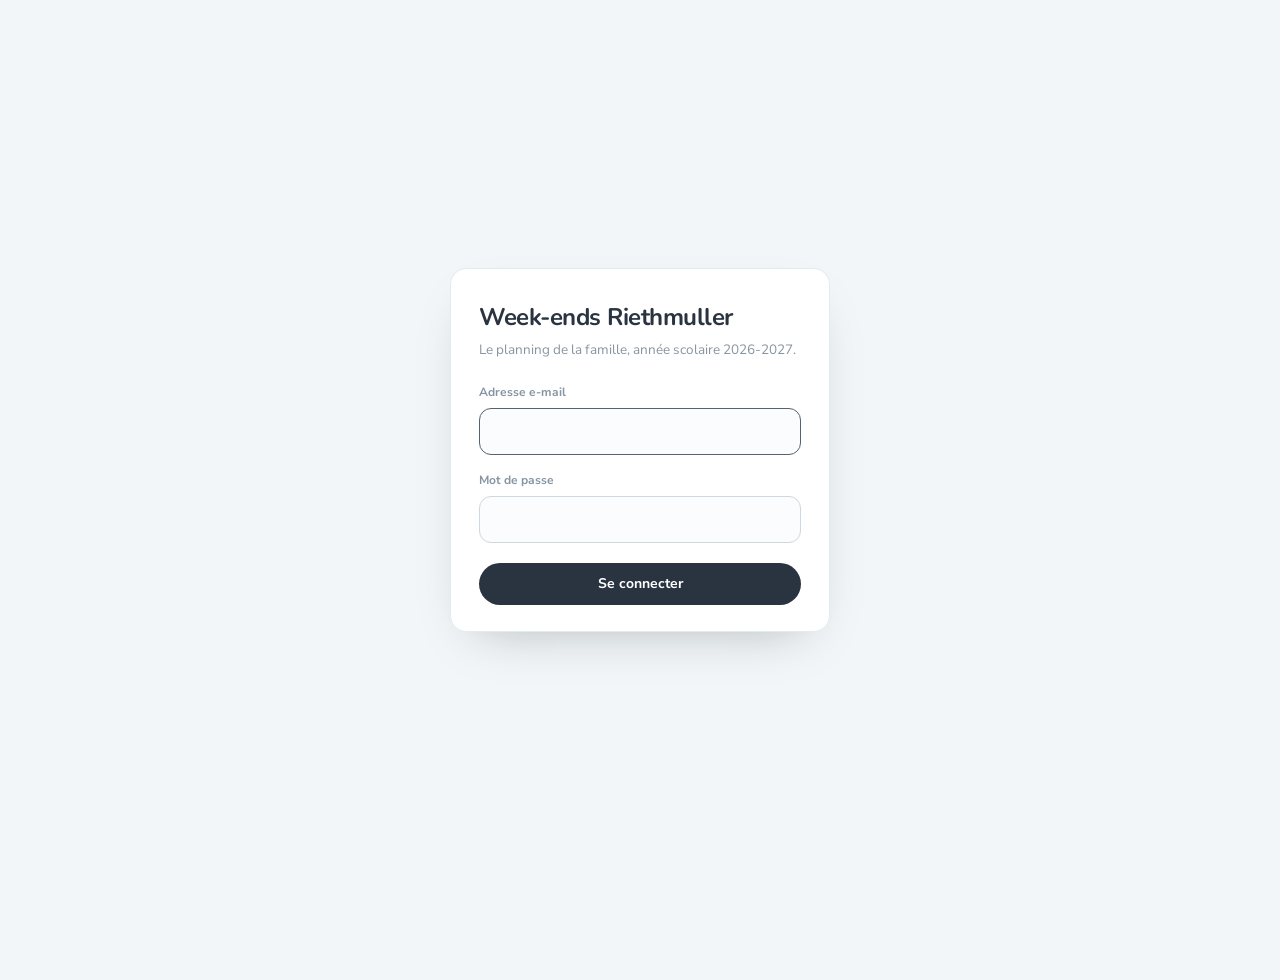
==== index.html @ 2fc58f4a "Add files via upload" ====
<!doctype html>
<html lang="fr">
<head>
<meta charset="utf-8">
<meta name="viewport" content="width=device-width, initial-scale=1, viewport-fit=cover">
<title>Week-ends Riethmuller</title>
<meta name="description" content="Le planning des week-ends de la famille Riethmuller, année scolaire 2026-2027.">

<link rel="manifest" href="manifest.webmanifest">
<meta name="theme-color" content="#F2F6F8" media="(prefers-color-scheme: light)">
<meta name="theme-color" content="#141A20" media="(prefers-color-scheme: dark)">
<link rel="icon" href="icones/icone-192.png" sizes="192x192">
<link rel="apple-touch-icon" href="icones/icone-180.png">
<meta name="apple-mobile-web-app-capable" content="yes">
<meta name="apple-mobile-web-app-status-bar-style" content="default">
<meta name="apple-mobile-web-app-title" content="Week-ends">

<link rel="preconnect" href="https://fonts.googleapis.com">
<link rel="preconnect" href="https://fonts.gstatic.com" crossorigin>
<link rel="stylesheet" href="https://fonts.googleapis.com/css2?family=Nunito:wght@600;700;800&family=Nunito+Sans:wght@400;600;700&display=swap">
<link rel="stylesheet" href="styles.css">
</head>
<body>
<div id="racine"><p class="vide">Chargement…</p></div>

<script src="vendor/supabase.js"></script>
<script src="config.js"></script>
<script src="xlsxgen.js"></script>
<script src="app.js"></script>
</body>
</html>
---- styles.css ----
*, *::before, *::after { box-sizing: border-box; }
html { -webkit-text-size-adjust: 100%; }
body, h1, h2, h3, p, ul, ol, li, figure, button, input, select, textarea {
  margin: 0; padding: 0; border: 0; font: inherit; color: inherit; background: none;
}
ul, ol { list-style: none; }
button { cursor: pointer; }

:root {
  --ground:#F2F6F8; --surface:#FFFFFF; --surface-2:#FAFCFD; --surface-3:#EDF3F6;
  --ink:#2A3440; --ink-2:#55626F; --muted:#8795A1;
  --line:#E3EBEF; --line-strong:#CCD9E0; --faded:#F0F4F6;
  --vac:#E7F4F2; --vac-line:#B8DED8; --vac-ink:#2E6F67;
  --ferie-line:#EDCCA9; --ferie-ink:#B0722C; --ferie-bg:#FBEEE0;
  --reserve:#F1EDFA; --reserve-line:#C2B4E5; --reserve-ink:#6A57A6;
  --gael:#3F7CB0; --ingrid:#C25E8A; --thomas:#4E9E6E; --famille:#D08A2E;
  --gael-bg:#E9F2F9; --ingrid-bg:#FBEBF1; --thomas-bg:#E7F5EC; --famille-bg:#FCF1E0;
  --r: 16px; --r-s: 10px;
}
@media (prefers-color-scheme: dark) {
  :root:not([data-theme="light"]) {
    --ground:#141A20; --surface:#1C242C; --surface-2:#202932; --surface-3:#26313B;
    --ink:#E6EDF2; --ink-2:#B2C0CB; --muted:#8997A3;
    --line:#2C3742; --line-strong:#3D4A57; --faded:#182028;
    --vac:#1A2E2C; --vac-line:#2F5551; --vac-ink:#8FCFC5;
    --ferie-line:#5A452C; --ferie-ink:#E0B786; --ferie-bg:#2E2517;
    --reserve:#252142; --reserve-line:#463D74; --reserve-ink:#BCACEC;
    --gael:#7EB2DE; --ingrid:#EC91B5; --thomas:#79C695; --famille:#E7AC5C;
    --gael-bg:#1B2C3A; --ingrid-bg:#33212A; --thomas-bg:#1A2E24; --famille-bg:#332714;
  }
}
:root[data-theme="dark"] {
  --ground:#141A20; --surface:#1C242C; --surface-2:#202932; --surface-3:#26313B;
  --ink:#E6EDF2; --ink-2:#B2C0CB; --muted:#8997A3;
  --line:#2C3742; --line-strong:#3D4A57; --faded:#182028;
  --vac:#1A2E2C; --vac-line:#2F5551; --vac-ink:#8FCFC5;
  --ferie-line:#5A452C; --ferie-ink:#E0B786; --ferie-bg:#2E2517;
  --reserve:#252142; --reserve-line:#463D74; --reserve-ink:#BCACEC;
  --gael:#7EB2DE; --ingrid:#EC91B5; --thomas:#79C695; --famille:#E7AC5C;
  --gael-bg:#1B2C3A; --ingrid-bg:#33212A; --thomas-bg:#1A2E24; --famille-bg:#332714;
}

body {
  background: var(--ground); color: var(--ink);
  font-family: "Nunito Sans", system-ui, -apple-system, "Segoe UI", sans-serif;
  font-size: 15px; line-height: 1.55; font-variant-numeric: tabular-nums;
  padding-bottom: 80px;
}
h1, h2, h3 { font-family: "Nunito", "Nunito Sans", system-ui, sans-serif; }

/* ------------------------------------------------------------ barre haute */
.barre {
  position: sticky; top: 0; z-index: 40;
  background: color-mix(in srgb, var(--ground) 88%, transparent);
  backdrop-filter: blur(10px); border-bottom: 1px solid var(--line);
}
.barre-in {
  max-width: 1320px; margin: 0 auto; padding: 12px 20px;
  display: flex; flex-wrap: wrap; align-items: center; gap: 10px 14px;
}
.marque { display: flex; flex-direction: column; margin-right: auto; }
.marque b { font-family: "Nunito", sans-serif; font-weight: 700; font-size: 19px; letter-spacing: -.015em; }
.marque span { font-size: 12px; color: var(--muted); }

.onglets { display: flex; gap: 3px; background: var(--surface-3); padding: 3px; border-radius: 999px; }
.onglets button {
  font-size: 13.5px; font-weight: 600; padding: 6px 16px; border-radius: 999px;
  color: var(--ink-2); transition: background .15s, color .15s;
}
.onglets button[aria-selected="true"] { background: var(--surface); color: var(--ink); box-shadow: 0 1px 3px rgba(0,0,0,.07); }
.onglets button:hover:not([aria-selected="true"]) { color: var(--ink); }

.champ-recherche { position: relative; display: flex; align-items: center; }
.champ-recherche input {
  background: var(--surface); border: 1px solid var(--line-strong);
  border-radius: 999px; padding: 7px 14px 7px 34px; font-size: 13.5px; width: 180px; color: var(--ink);
}
.champ-recherche input::placeholder { color: var(--muted); }
.champ-recherche input:focus { outline: none; border-color: var(--ink-2); }
.champ-recherche svg { position: absolute; left: 12px; width: 14px; height: 14px; color: var(--muted); }

.groupe-histo { display: flex; gap: 3px; }
.bouton-icone {
  width: 32px; height: 32px; border-radius: 999px; border: 1px solid var(--line-strong);
  color: var(--ink-2); font-size: 16px; line-height: 1; display: grid; place-items: center;
}
.bouton-icone:hover:not([disabled]) { background: var(--surface); border-color: var(--ink-2); color: var(--ink); }
.bouton-icone[disabled] { opacity: .3; cursor: default; }

.bouton-barre {
  font-size: 13.5px; font-weight: 600; padding: 7px 14px; border-radius: 999px;
  border: 1px solid var(--line-strong); color: var(--ink-2);
}
.bouton-barre:hover { background: var(--surface); border-color: var(--ink-2); color: var(--ink); }
.bouton-barre[disabled] { opacity: .5; cursor: default; }

.qui-suis-je { display: flex; align-items: center; gap: 7px; font-size: 13px; color: var(--muted); }
.qui-suis-je select {
  background: var(--surface); border: 1px solid var(--line-strong);
  border-radius: 999px; padding: 6px 11px; font-size: 13px; color: var(--ink); font-weight: 600;
}

.etat-sauvegarde { font-size: 12px; color: var(--muted); margin-left: auto; text-align: right; }

/* --------------------------------------------------------------- contenu */
.page { max-width: 1320px; margin: 0 auto; padding: 22px 20px 0; }

.bandeau-mois {
  display: flex; align-items: baseline; gap: 14px; flex-wrap: wrap; margin: 34px 0 14px;
}
.bandeau-mois:first-child { margin-top: 6px; }
.bandeau-mois h2 {
  font-family: "Nunito", sans-serif; font-weight: 700; font-size: 21px; letter-spacing: -.015em;
}
.bandeau-mois .reserve-mois { font-size: 13px; color: var(--reserve-ink); margin-left: auto; }
.bandeau-mois .reserve-mois b { font-weight: 700; }
.bandeau-mois .reserve-mois.manquant { color: var(--muted); }

/* ------------------------------------------------------ carte de week-end */
.we {
  background: var(--surface); border: 1px solid var(--line); border-radius: var(--r);
  margin-bottom: 12px; overflow: hidden;
}
.we.vacances { border-color: var(--vac-line); }
.we.libre { background: var(--surface-2); }
.we.reserve { border-color: var(--reserve-line); background: var(--reserve); }

.we-tete {
  display: flex; align-items: center; gap: 9px; flex-wrap: wrap; padding: 11px 16px 10px;
}
.we-dates { font-family: "Nunito", sans-serif; font-weight: 700; font-size: 16px; letter-spacing: -.01em; }
.we.reserve .we-dates { color: var(--reserve-ink); }
.we-actions { margin-left: auto; display: flex; gap: 6px; align-items: center; }

.puce {
  font-size: 11.5px; font-weight: 700; padding: 3px 10px; border-radius: 999px;
  border: 1px solid transparent; white-space: nowrap;
}
.puce.vac { background: var(--vac); color: var(--vac-ink); }
.puce.long { border-color: var(--ferie-line); color: var(--ferie-ink); }
.puce.libre { color: var(--muted); border-color: var(--line-strong); font-weight: 600; }
.puce.scout { background: var(--thomas-bg); color: var(--thomas); }
.puce.reserve { background: var(--reserve-ink); color: #fff; }

.bouton-reserver {
  font-size: 12px; font-weight: 700; padding: 4px 12px; border-radius: 999px;
  border: 1px solid var(--line-strong); color: var(--muted);
}
.bouton-reserver:hover { border-color: var(--reserve-ink); color: var(--reserve-ink); background: var(--reserve); }
.we.reserve .bouton-reserver { border-color: var(--reserve-line); color: var(--reserve-ink); }

.we-note { font-size: 12.5px; color: var(--muted); padding: 0 16px 4px; }

.jours { display: grid; grid-template-columns: repeat(5, 1fr); gap: 10px; padding: 0 12px 12px; }
.jour {
  background: var(--surface-2); border: 1px solid var(--line); border-radius: var(--r-s);
  padding: 9px 11px 11px; min-height: 96px; display: flex; flex-direction: column; gap: 7px;
}
.we.vacances .jour { background: color-mix(in srgb, var(--vac) 45%, var(--surface)); border-color: var(--vac-line); }
.we.reserve .jour { background: color-mix(in srgb, var(--surface) 72%, var(--reserve)); border-color: var(--reserve-line); }
.jour.ferme {
  background: transparent; border-style: dashed; border-color: var(--line);
  min-height: 0; align-self: start; padding: 7px 11px; gap: 0;
}
.jour-tete { display: flex; align-items: baseline; gap: 7px; flex-wrap: wrap; }
.jour-date { font-size: 12.5px; font-weight: 700; color: var(--ink-2); }
.jour.ferme .jour-date { color: var(--muted); font-weight: 400; }
.jour-ferie {
  font-size: 11px; font-weight: 700; padding: 1px 8px; border-radius: 999px;
  color: var(--ferie-ink); border: 1px solid var(--ferie-line);
}

.acts { display: flex; flex-direction: column; gap: 5px; }
.act {
  position: relative; display: flex; align-items: flex-start; gap: 7px; text-align: left; width: 100%;
  font-size: 13px; line-height: 1.4; padding: 6px 42px 6px 10px; border-radius: 9px;
  border: 1px solid transparent; transition: box-shadow .12s, opacity .12s; cursor: pointer;
}
.act:hover { box-shadow: 0 0 0 2px currentColor inset; }
.act .texte { user-select: text; }
.act.en-glissement { opacity: .35; }

.act-actions {
  position: absolute; right: 5px; top: 4px; display: flex; gap: 1px;
  opacity: 0; transition: opacity .12s;
}
.act:hover .act-actions, .act:focus-within .act-actions, .act:focus-visible .act-actions { opacity: 1; }
.act-actions button {
  width: 21px; height: 21px; border-radius: 999px; display: grid; place-items: center;
  font-size: 13px; line-height: 1; color: currentColor; opacity: .6;
}
.act-actions button[data-supprimer] { font-size: 17px; }
.act-actions button:hover { opacity: 1; background: color-mix(in srgb, currentColor 18%, transparent); }
@media (hover: none) { .act-actions { opacity: .75; } }
.act .qui { font-weight: 800; font-size: 11px; letter-spacing: .04em; flex: none; padding-top: 1px; opacity: .8; }
.act.gael { background: var(--gael-bg); color: var(--gael); }
.act.ingrid { background: var(--ingrid-bg); color: var(--ingrid); }
.act.thomas { background: var(--thomas-bg); color: var(--thomas); }
.act.famille { background: var(--famille-bg); color: var(--famille); }
.act.a_confirmer { border-style: dashed; border-color: currentColor; font-style: italic; }
.act .verrou { flex: none; opacity: .5; font-size: 10px; padding-top: 2px; }

.jour-pied { display: flex; flex-wrap: wrap; gap: 5px; align-items: center; }
.ajouter {
  align-self: flex-start; font-size: 12.5px; font-weight: 700; color: var(--muted);
  padding: 3px 9px; border-radius: 999px;
}
.ajouter:hover { color: var(--ink); background: var(--surface-3); }
.jour:not(:hover) .ajouter:not(:focus-visible) { opacity: .5; }

.coller {
  font-size: 12px; font-weight: 700; padding: 3px 10px; border-radius: 999px;
  color: var(--ink-2); border: 1px dashed var(--line-strong); background: var(--surface);
  max-width: 100%; overflow: hidden; text-overflow: ellipsis; white-space: nowrap;
}
.coller:hover { border-style: solid; border-color: var(--ink-2); color: var(--ink); opacity: 1; }
.mini-coller { font-size: 10px; padding: 1px 7px; align-self: flex-start; }
.jour:not(:hover) .coller:not(:focus-visible),
.case-mois:not(:hover) .coller:not(:focus-visible) { opacity: .4; }

.jour.survol, .case-mois.survol {
  outline: 2px dashed var(--ink-2); outline-offset: -3px; background: var(--surface-3);
}

/* ------------------------------------------------------------- vue au mois */
.mois-nav { display: flex; align-items: center; gap: 10px; margin-bottom: 16px; }
.mois-nav h2 { font-size: 23px; font-weight: 700; letter-spacing: -.015em; min-width: 200px; }
.mois-nav button {
  width: 34px; height: 34px; border-radius: 999px; border: 1px solid var(--line-strong);
  color: var(--ink-2); font-size: 15px; display: grid; place-items: center; background: var(--surface);
}
.mois-nav button:hover:not([disabled]) { border-color: var(--ink-2); color: var(--ink); }
.mois-nav button[disabled] { opacity: .35; cursor: default; }

.grille-mois {
  display: grid; grid-template-columns: repeat(7, minmax(0, 1fr)); gap: 6px;
}
.grille-mois .entete {
  padding: 0 8px 4px; font-size: 11.5px; font-weight: 700; letter-spacing: .04em;
  color: var(--muted); text-align: center;
}
.case-mois {
  min-width: 0; background: var(--surface); border: 1px solid var(--line); border-radius: var(--r-s);
  min-height: 104px; padding: 7px 8px; display: flex; flex-direction: column; gap: 4px;
}
.case-mois.hors { background: transparent; border-color: transparent; opacity: .35; }
.case-mois.semaine { background: var(--faded); border-color: transparent; }
.case-mois.vacances { background: var(--vac); border-color: var(--vac-line); }
.case-mois.semaine.vacances { background: color-mix(in srgb, var(--vac) 50%, var(--faded)); }
.case-mois.reserve { border-color: var(--reserve-line); background: var(--reserve); }
.case-mois .num { font-size: 13px; font-weight: 700; color: var(--ink-2); display: flex; align-items: center; gap: 5px; }
.case-mois.semaine .num, .case-mois.hors .num { color: var(--muted); font-weight: 400; }
.case-mois .aujourdhui {
  background: var(--ink); color: var(--surface); border-radius: 999px;
  width: 23px; height: 23px; display: grid; place-items: center; font-size: 12px;
}
.case-mois .mini {
  font-size: 11.5px; line-height: 1.35; padding: 3px 7px; border-radius: 7px; text-align: left;
  display: block; width: 100%; overflow: hidden; text-overflow: ellipsis; white-space: nowrap;
  font-weight: 600; cursor: pointer; transition: opacity .12s;
}
.case-mois .mini.en-glissement { opacity: .35; }
.case-mois .mini.gael { background: var(--gael-bg); color: var(--gael); }
.case-mois .mini.ingrid { background: var(--ingrid-bg); color: var(--ingrid); }
.case-mois .mini.thomas { background: var(--thomas-bg); color: var(--thomas); }
.case-mois .mini.famille { background: var(--famille-bg); color: var(--famille); }
.case-mois .mini.a_confirmer { border: 1px dashed currentColor; font-style: italic; }
.case-mois .marque-ferie { font-size: 10px; font-weight: 700; color: var(--ferie-ink); }
.case-mois .etoile { color: var(--reserve-ink); font-size: 12px; }
.case-mois:not(:hover) .ajouter:not(:focus-visible) { opacity: .3; }

/* ----------------------------------------------------------------- modale */
.voile {
  position: fixed; inset: 0; background: rgba(24,34,44,.42); backdrop-filter: blur(3px);
  display: grid; place-items: center; padding: 16px; z-index: 60;
}
.modale {
  background: var(--surface); border-radius: 20px; border: 1px solid var(--line);
  width: min(460px, 100%); box-shadow: 0 24px 60px -20px rgba(20,30,40,.35); overflow: hidden;
}
.modale header { padding: 18px 20px 12px; }
.modale header h3 { font-size: 18px; font-weight: 700; letter-spacing: -.01em; }
.modale header p { font-size: 13px; color: var(--muted); margin-top: 3px; }
.modale header .alerte-reserve { color: var(--reserve-ink); font-weight: 700; }
.modale .corps { padding: 4px 20px 18px; display: flex; flex-direction: column; gap: 16px; }
.modale label { font-size: 12px; font-weight: 700; color: var(--muted); display: block; margin-bottom: 7px; }
.pastilles { display: flex; gap: 7px; flex-wrap: wrap; }
.pastille {
  font-size: 13.5px; font-weight: 700; padding: 8px 16px; border-radius: 999px;
  border: 1.5px solid var(--line-strong); color: var(--ink-2);
}
.pastille[aria-pressed="true"].gael { background: var(--gael-bg); border-color: var(--gael); color: var(--gael); }
.pastille[aria-pressed="true"].ingrid { background: var(--ingrid-bg); border-color: var(--ingrid); color: var(--ingrid); }
.pastille[aria-pressed="true"].thomas { background: var(--thomas-bg); border-color: var(--thomas); color: var(--thomas); }
.pastille[aria-pressed="true"].famille { background: var(--famille-bg); border-color: var(--famille); color: var(--famille); }
.modale textarea, .modale input[type="text"] {
  width: 100%; background: var(--surface-2); border: 1.5px solid var(--line-strong);
  border-radius: 12px; padding: 10px 12px; font-size: 14.5px; resize: vertical; min-height: 78px; color: var(--ink);
}
.modale textarea:focus, .modale input:focus { outline: none; border-color: var(--ink-2); }
.interrupteur { display: flex; align-items: center; gap: 9px; font-size: 14px; color: var(--ink-2); font-weight: 600; }
.interrupteur input { width: 17px; height: 17px; accent-color: var(--ink-2); }
.modale footer { padding: 14px 20px; display: flex; gap: 8px; align-items: center; background: var(--surface-2); }
.btn { font-size: 14px; font-weight: 700; padding: 9px 18px; border-radius: 999px; border: 1.5px solid transparent; }
.btn.principal { background: var(--ink); color: var(--surface); }
.btn.principal:hover { background: var(--ink-2); }
.btn.discret { border-color: var(--line-strong); color: var(--ink-2); }
.btn.discret:hover { border-color: var(--ink-2); }
.btn.danger { color: var(--ingrid); margin-right: auto; }
.btn.danger:hover { text-decoration: underline; }

.pied { max-width: 1320px; margin: 36px auto 0; padding: 0 20px; font-size: 12.5px; color: var(--muted); }
.legende { display: flex; flex-wrap: wrap; gap: 7px 16px; margin-bottom: 12px; }
.legende span { display: inline-flex; align-items: center; gap: 6px; }
.legende i { width: 11px; height: 11px; border-radius: 999px; display: inline-block; }

.vide { text-align: center; padding: 56px 16px; color: var(--muted); font-size: 14.5px; }

:focus-visible { outline: 2px solid var(--ink-2); outline-offset: 2px; border-radius: 6px; }
@media (prefers-reduced-motion: reduce) { * { transition: none !important; animation: none !important; } }

/* --------------------------------------------------------------- mobile */
@media (max-width: 900px) {
  .bandeau-mois { gap: 4px; margin-top: 26px; }
  .bandeau-mois .reserve-mois { margin-left: 0; flex-basis: 100%; }
  .jours { grid-template-columns: 1fr; gap: 8px; }
  .jour { min-height: 0; }
  .jour.ferme { display: none; }
  .marque span { display: none; }
  .champ-recherche input { width: 132px; }
  .case-mois { min-height: 74px; padding: 5px; }
  .case-mois .mini { font-size: 10px; padding: 2px 5px; }
  .grille-mois { gap: 4px; }
  .page { padding: 16px 12px 0; }
}
@media (max-width: 620px) {
  .barre-in { padding: 10px 12px; gap: 8px; }
  .onglets button { padding: 6px 12px; font-size: 13px; }
  .marque b { font-size: 17px; }
  .qui-suis-je label { display: none; }
  .etat-sauvegarde { min-width: 0; }
  .grille-mois .entete { font-size: 10px; padding: 0 2px 3px; }
  .case-mois .mini { font-size: 9.5px; padding: 2px 4px; border-radius: 5px; }
  .case-mois .marque-ferie { font-size: 8.5px; line-height: 1.2; }
  .case-mois .num { font-size: 11.5px; }
  .mois-nav h2 { font-size: 19px; min-width: 0; }
  .pied { padding: 0 12px; }
}

/* ------------------------------------------------------ écran de connexion */
.accueil { min-height: 100dvh; display: grid; place-items: center; padding: 24px; }
.carte-connexion {
  background: var(--surface); border: 1px solid var(--line); border-radius: var(--r);
  padding: 30px 28px 26px; width: min(380px, 100%); display: flex; flex-direction: column;
  box-shadow: 0 20px 50px -28px rgba(20, 30, 40, .35);
}
.carte-connexion h1 {
  font-family: "Nunito", sans-serif; font-weight: 700; font-size: 24px;
  letter-spacing: -.02em; text-wrap: balance;
}
.carte-connexion .sous { color: var(--muted); font-size: 13.5px; margin: 4px 0 22px; }
.carte-connexion label {
  font-size: 12px; font-weight: 700; color: var(--muted); margin-bottom: 6px;
}
.carte-connexion input {
  background: var(--surface-2); border: 1.5px solid var(--line-strong); border-radius: 12px;
  padding: 11px 13px; font-size: 15px; color: var(--ink); margin-bottom: 16px;
}
.carte-connexion input:focus { outline: none; border-color: var(--ink-2); }
.carte-connexion .btn { margin-top: 4px; text-align: center; }
.carte-connexion .btn[disabled] { opacity: .6; cursor: default; }
.carte-connexion .erreur {
  font-size: 13px; color: var(--ingrid); background: var(--ingrid-bg);
  border-radius: 9px; padding: 8px 11px; margin-bottom: 14px;
}

/* --------------------------------------------------------- compte connecté */
.pied .compte { margin-top: 8px; }
.pied .compte b { color: var(--ink-2); font-weight: 700; }
.lien {
  color: var(--ink-2); font-weight: 600; text-decoration: underline;
  text-underline-offset: 2px; font-size: inherit;
}
.lien:hover { color: var(--ink); }
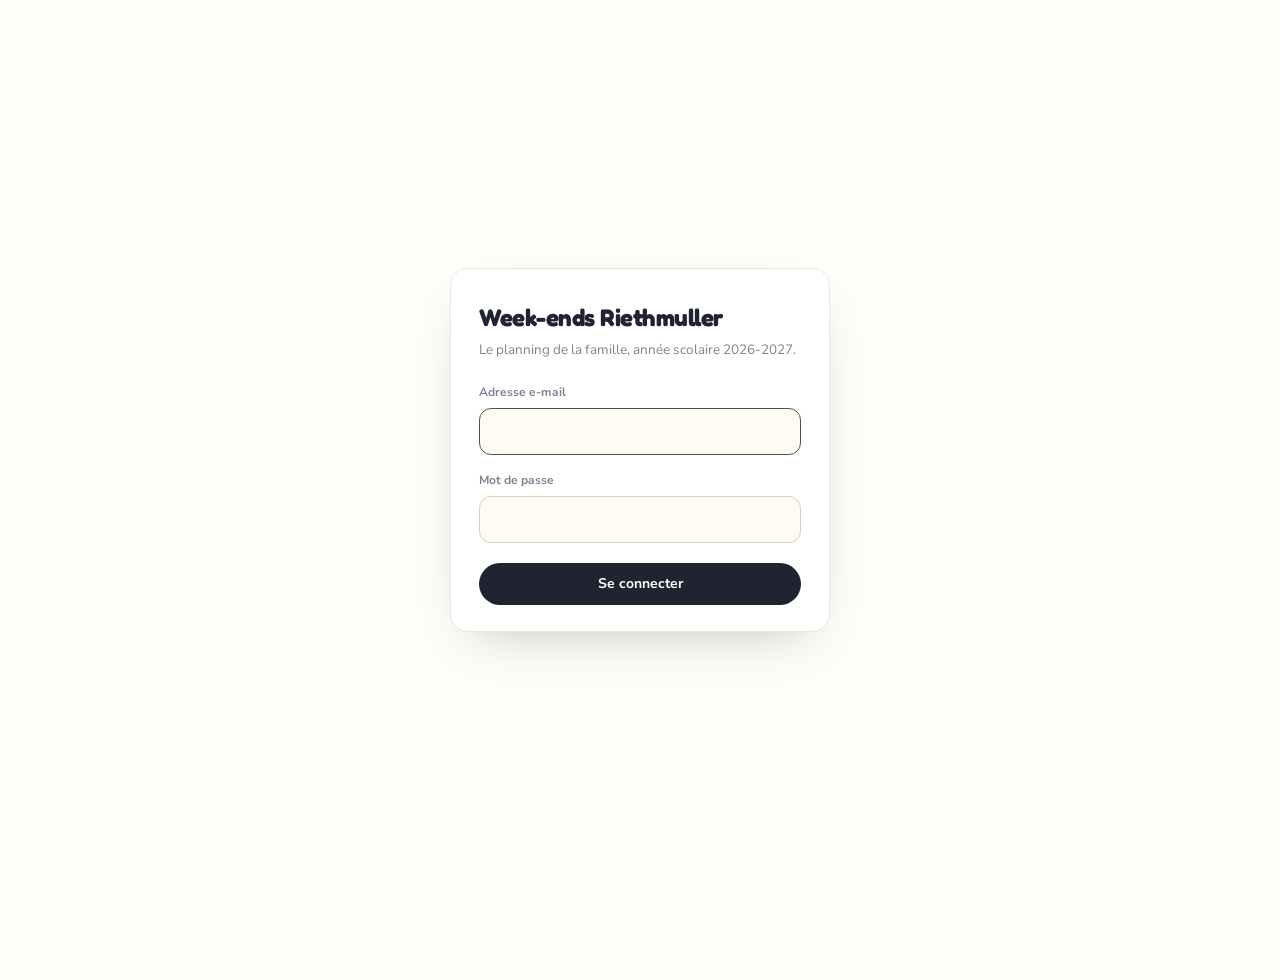
==== commit b753d998: "Add files via upload" ====
--- a/index.html
+++ b/index.html
@@ -7,8 +7,8 @@
 <meta name="description" content="Le planning des week-ends de la famille Riethmuller, année scolaire 2026-2027.">
 
 <link rel="manifest" href="manifest.webmanifest">
-<meta name="theme-color" content="#F2F6F8" media="(prefers-color-scheme: light)">
-<meta name="theme-color" content="#141A20" media="(prefers-color-scheme: dark)">
+<meta name="theme-color" content="#FFFDF7">
+<meta name="color-scheme" content="light">
 <link rel="icon" href="icones/icone-192.png" sizes="192x192">
 <link rel="apple-touch-icon" href="icones/icone-180.png">
 <meta name="apple-mobile-web-app-capable" content="yes">
@@ -17,7 +17,7 @@
 
 <link rel="preconnect" href="https://fonts.googleapis.com">
 <link rel="preconnect" href="https://fonts.gstatic.com" crossorigin>
-<link rel="stylesheet" href="https://fonts.googleapis.com/css2?family=Nunito:wght@600;700;800&family=Nunito+Sans:wght@400;600;700&display=swap">
+<link rel="stylesheet" href="https://fonts.googleapis.com/css2?family=Fredoka:wght@400;500;600&family=Nunito+Sans:wght@400;600;700;800&display=swap">
 <link rel="stylesheet" href="styles.css">
 </head>
 <body>
--- a/styles.css
+++ b/styles.css
@@ -7,37 +7,23 @@
 button { cursor: pointer; }
 
 :root {
-  --ground:#F2F6F8; --surface:#FFFFFF; --surface-2:#FAFCFD; --surface-3:#EDF3F6;
-  --ink:#2A3440; --ink-2:#55626F; --muted:#8795A1;
-  --line:#E3EBEF; --line-strong:#CCD9E0; --faded:#F0F4F6;
-  --vac:#E7F4F2; --vac-line:#B8DED8; --vac-ink:#2E6F67;
-  --ferie-line:#EDCCA9; --ferie-ink:#B0722C; --ferie-bg:#FBEEE0;
-  --reserve:#F1EDFA; --reserve-line:#C2B4E5; --reserve-ink:#6A57A6;
-  --gael:#3F7CB0; --ingrid:#C25E8A; --thomas:#4E9E6E; --famille:#D08A2E;
-  --gael-bg:#E9F2F9; --ingrid-bg:#FBEBF1; --thomas-bg:#E7F5EC; --famille-bg:#FCF1E0;
-  --r: 16px; --r-s: 10px;
-}
-@media (prefers-color-scheme: dark) {
-  :root:not([data-theme="light"]) {
-    --ground:#141A20; --surface:#1C242C; --surface-2:#202932; --surface-3:#26313B;
-    --ink:#E6EDF2; --ink-2:#B2C0CB; --muted:#8997A3;
-    --line:#2C3742; --line-strong:#3D4A57; --faded:#182028;
-    --vac:#1A2E2C; --vac-line:#2F5551; --vac-ink:#8FCFC5;
-    --ferie-line:#5A452C; --ferie-ink:#E0B786; --ferie-bg:#2E2517;
-    --reserve:#252142; --reserve-line:#463D74; --reserve-ink:#BCACEC;
-    --gael:#7EB2DE; --ingrid:#EC91B5; --thomas:#79C695; --famille:#E7AC5C;
-    --gael-bg:#1B2C3A; --ingrid-bg:#33212A; --thomas-bg:#1A2E24; --famille-bg:#332714;
-  }
-}
-:root[data-theme="dark"] {
-  --ground:#141A20; --surface:#1C242C; --surface-2:#202932; --surface-3:#26313B;
-  --ink:#E6EDF2; --ink-2:#B2C0CB; --muted:#8997A3;
-  --line:#2C3742; --line-strong:#3D4A57; --faded:#182028;
-  --vac:#1A2E2C; --vac-line:#2F5551; --vac-ink:#8FCFC5;
-  --ferie-line:#5A452C; --ferie-ink:#E0B786; --ferie-bg:#2E2517;
-  --reserve:#252142; --reserve-line:#463D74; --reserve-ink:#BCACEC;
-  --gael:#7EB2DE; --ingrid:#EC91B5; --thomas:#79C695; --famille:#E7AC5C;
-  --gael-bg:#1B2C3A; --ingrid-bg:#33212A; --thomas-bg:#1A2E24; --famille-bg:#332714;
+  color-scheme: light;                 /* l'application reste claire, jour et nuit */
+
+  --ground:#FFFDF7; --surface:#FFFFFF; --surface-2:#FFFBF1; --surface-3:#F5F0E3;
+  --ink:#1F2430; --ink-2:#4A5262; --muted:#7C8494;
+  --line:#EDE7D9; --line-strong:#D8D0BD; --faded:#FAF6EC;
+
+  --vac:#E9F9F1; --vac-line:#BCE9D4; --vac-ink:#0F6B44;
+  --ferie-line:#F0D284; --ferie-ink:#8A6408; --ferie-bg:#FFE9A8;
+  --reserve:#F1ECFE; --reserve-line:#D5C6F9; --reserve-ink:#6440C4;
+
+  /* Les quatre couleurs de la famille, en aplat. Le texte posé dessus est blanc :
+     chaque teinte est donc assez profonde pour rester lisible en plein soleil. */
+  --gael:#2A63C9; --ingrid:#C92765; --thomas:#137C46; --famille:#B05904;
+  --gael-bg:#E7EEFB; --ingrid-bg:#FBE7EF; --thomas-bg:#E4F3EB; --famille-bg:#FBEEDD;
+  --sur-couleur:#FFFFFF;
+
+  --r: 18px; --r-s: 12px;
 }
 
 body {
@@ -46,20 +32,19 @@
   font-size: 15px; line-height: 1.55; font-variant-numeric: tabular-nums;
   padding-bottom: 80px;
 }
-h1, h2, h3 { font-family: "Nunito", "Nunito Sans", system-ui, sans-serif; }
+h1, h2, h3 { font-family: "Fredoka", "Nunito Sans", system-ui, sans-serif; }
 
 /* ------------------------------------------------------------ barre haute */
 .barre {
   position: sticky; top: 0; z-index: 40;
-  background: color-mix(in srgb, var(--ground) 88%, transparent);
-  backdrop-filter: blur(10px); border-bottom: 1px solid var(--line);
+  background: var(--ground); border-bottom: 1px solid var(--line);
 }
 .barre-in {
   max-width: 1320px; margin: 0 auto; padding: 12px 20px;
   display: flex; flex-wrap: wrap; align-items: center; gap: 10px 14px;
 }
 .marque { display: flex; flex-direction: column; margin-right: auto; }
-.marque b { font-family: "Nunito", sans-serif; font-weight: 700; font-size: 19px; letter-spacing: -.015em; }
+.marque b { font-family: "Fredoka", sans-serif; font-weight: 700; font-size: 19px; letter-spacing: -.015em; }
 .marque span { font-size: 12px; color: var(--muted); }
 
 .onglets { display: flex; gap: 3px; background: var(--surface-3); padding: 3px; border-radius: 999px; }
@@ -73,8 +58,9 @@
 .champ-recherche { position: relative; display: flex; align-items: center; }
 .champ-recherche input {
   background: var(--surface); border: 1px solid var(--line-strong);
-  border-radius: 999px; padding: 7px 14px 7px 34px; font-size: 13.5px; width: 180px; color: var(--ink);
-}
+  border-radius: 999px; padding: 7px 30px 7px 34px; font-size: 13.5px; width: 180px; color: var(--ink);
+}
+.champ-recherche input::-webkit-search-cancel-button { margin-right: 2px; }
 .champ-recherche input::placeholder { color: var(--muted); }
 .champ-recherche input:focus { outline: none; border-color: var(--ink-2); }
 .champ-recherche svg { position: absolute; left: 12px; width: 14px; height: 14px; color: var(--muted); }
@@ -110,7 +96,7 @@
 }
 .bandeau-mois:first-child { margin-top: 6px; }
 .bandeau-mois h2 {
-  font-family: "Nunito", sans-serif; font-weight: 700; font-size: 21px; letter-spacing: -.015em;
+  font-family: "Fredoka", sans-serif; font-weight: 700; font-size: 21px; letter-spacing: -.015em;
 }
 .bandeau-mois .reserve-mois { font-size: 13px; color: var(--reserve-ink); margin-left: auto; }
 .bandeau-mois .reserve-mois b { font-weight: 700; }
@@ -128,7 +114,7 @@
 .we-tete {
   display: flex; align-items: center; gap: 9px; flex-wrap: wrap; padding: 11px 16px 10px;
 }
-.we-dates { font-family: "Nunito", sans-serif; font-weight: 700; font-size: 16px; letter-spacing: -.01em; }
+.we-dates { font-family: "Fredoka", sans-serif; font-weight: 700; font-size: 16px; letter-spacing: -.01em; }
 .we.reserve .we-dates { color: var(--reserve-ink); }
 .we-actions { margin-left: auto; display: flex; gap: 6px; align-items: center; }
 
@@ -137,9 +123,10 @@
   border: 1px solid transparent; white-space: nowrap;
 }
 .puce.vac { background: var(--vac); color: var(--vac-ink); }
-.puce.long { border-color: var(--ferie-line); color: var(--ferie-ink); }
+.puce.long { background: var(--ferie-bg); color: var(--ferie-ink); }
 .puce.libre { color: var(--muted); border-color: var(--line-strong); font-weight: 600; }
 .puce.scout { background: var(--thomas-bg); color: var(--thomas); }
+
 .puce.reserve { background: var(--reserve-ink); color: #fff; }
 
 .bouton-reserver {
@@ -177,26 +164,61 @@
   border: 1px solid transparent; transition: box-shadow .12s, opacity .12s; cursor: pointer;
 }
 .act:hover { box-shadow: 0 0 0 2px currentColor inset; }
-.act .texte { user-select: text; }
-.act.en-glissement { opacity: .35; }
+.act, .case-mois .mini {
+  -webkit-user-select: none; user-select: none;
+  -webkit-touch-callout: none;
+}
+.act.en-glissement { opacity: .3; }
+
+/* Copie de la vignette qui suit le pointeur pendant le geste. */
+.fantome {
+  position: fixed; left: 0; top: 0; z-index: 90; pointer-events: none;
+  opacity: .95; box-shadow: 0 12px 28px -10px rgba(20, 30, 40, .45);
+  transform: translate3d(-9999px, -9999px, 0);
+}
+/* Au doigt, la vignette saisie grossit un peu : c'est le seul retour possible,
+   iOS ne permettant pas de vibration depuis une page web. */
+.fantome-doigt { box-shadow: 0 14px 32px -10px rgba(20, 30, 40, .55); }
+.fantome-doigt .act, .fantome-doigt.act { outline: 2px solid var(--ink-2); outline-offset: 1px; }
+
+body.glisser-en-cours { cursor: grabbing; -webkit-user-select: none; user-select: none; }
+body.glisser-en-cours .act, body.glisser-en-cours .mini { cursor: grabbing; }
+
+/* Trait d'insertion pendant le glisser : montre où l'activité va se poser. */
+.act.insert-avant::after, .act.insert-apres::after,
+.mini.insert-avant::after, .mini.insert-apres::after {
+  content: ""; position: absolute; left: 2px; right: 2px; height: 3px;
+  background: var(--ink-2); border-radius: 2px; pointer-events: none;
+}
+.act.insert-avant::after, .mini.insert-avant::after { top: -4px; }
+.act.insert-apres::after, .mini.insert-apres::after { bottom: -4px; }
 
 .act-actions {
-  position: absolute; right: 5px; top: 4px; display: flex; gap: 1px;
+  position: absolute; right: 4px; top: 3px; display: flex; gap: 1px;
   opacity: 0; transition: opacity .12s;
+  background-color: inherit; border-radius: 999px; padding-left: 6px;
 }
 .act:hover .act-actions, .act:focus-within .act-actions, .act:focus-visible .act-actions { opacity: 1; }
 .act-actions button {
   width: 21px; height: 21px; border-radius: 999px; display: grid; place-items: center;
-  font-size: 13px; line-height: 1; color: currentColor; opacity: .6;
+  font-size: 13px; line-height: 1; color: currentColor; opacity: .78;
 }
 .act-actions button[data-supprimer] { font-size: 17px; }
-.act-actions button:hover { opacity: 1; background: color-mix(in srgb, currentColor 18%, transparent); }
-@media (hover: none) { .act-actions { opacity: .75; } }
-.act .qui { font-weight: 800; font-size: 11px; letter-spacing: .04em; flex: none; padding-top: 1px; opacity: .8; }
-.act.gael { background: var(--gael-bg); color: var(--gael); }
-.act.ingrid { background: var(--ingrid-bg); color: var(--ingrid); }
-.act.thomas { background: var(--thomas-bg); color: var(--thomas); }
-.act.famille { background: var(--famille-bg); color: var(--famille); }
+.act-actions button[data-monter], .act-actions button[data-descendre] { font-size: 12px; }
+.act-actions button[disabled] { opacity: .2; cursor: default; }
+.act-actions button[disabled]:hover { background: none; }
+
+.act-actions button:hover { opacity: 1; background: color-mix(in srgb, currentColor 24%, transparent); }
+@media (hover: none) {
+  .act-actions { opacity: .75; }
+  .act { padding-right: 46px; }
+  .act.ordonnable { padding-right: 92px; }
+}
+.act .qui { font-weight: 800; font-size: 11px; letter-spacing: .04em; flex: none; padding-top: 1px; opacity: .78; }
+.act.gael { background: var(--gael); color: var(--sur-couleur); }
+.act.ingrid { background: var(--ingrid); color: var(--sur-couleur); }
+.act.thomas { background: var(--thomas); color: var(--sur-couleur); }
+.act.famille { background: var(--famille); color: var(--sur-couleur); }
 .act.a_confirmer { border-style: dashed; border-color: currentColor; font-style: italic; }
 .act .verrou { flex: none; opacity: .5; font-size: 10px; padding-top: 2px; }
 
@@ -257,13 +279,14 @@
 .case-mois .mini {
   font-size: 11.5px; line-height: 1.35; padding: 3px 7px; border-radius: 7px; text-align: left;
   display: block; width: 100%; overflow: hidden; text-overflow: ellipsis; white-space: nowrap;
-  font-weight: 600; cursor: pointer; transition: opacity .12s;
-}
+  font-weight: 700; cursor: pointer; transition: opacity .12s;
+}
+.case-mois .mini { position: relative; }
 .case-mois .mini.en-glissement { opacity: .35; }
-.case-mois .mini.gael { background: var(--gael-bg); color: var(--gael); }
-.case-mois .mini.ingrid { background: var(--ingrid-bg); color: var(--ingrid); }
-.case-mois .mini.thomas { background: var(--thomas-bg); color: var(--thomas); }
-.case-mois .mini.famille { background: var(--famille-bg); color: var(--famille); }
+.case-mois .mini.gael { background: var(--gael); color: var(--sur-couleur); }
+.case-mois .mini.ingrid { background: var(--ingrid); color: var(--sur-couleur); }
+.case-mois .mini.thomas { background: var(--thomas); color: var(--sur-couleur); }
+.case-mois .mini.famille { background: var(--famille); color: var(--sur-couleur); }
 .case-mois .mini.a_confirmer { border: 1px dashed currentColor; font-style: italic; }
 .case-mois .marque-ferie { font-size: 10px; font-weight: 700; color: var(--ferie-ink); }
 .case-mois .etoile { color: var(--reserve-ink); font-size: 12px; }
@@ -324,10 +347,11 @@
   .bandeau-mois { gap: 4px; margin-top: 26px; }
   .bandeau-mois .reserve-mois { margin-left: 0; flex-basis: 100%; }
   .jours { grid-template-columns: 1fr; gap: 8px; }
+
   .jour { min-height: 0; }
   .jour.ferme { display: none; }
   .marque span { display: none; }
-  .champ-recherche input { width: 132px; }
+  .champ-recherche input { width: 148px; }
   .case-mois { min-height: 74px; padding: 5px; }
   .case-mois .mini { font-size: 10px; padding: 2px 5px; }
   .grille-mois { gap: 4px; }
@@ -355,7 +379,7 @@
   box-shadow: 0 20px 50px -28px rgba(20, 30, 40, .35);
 }
 .carte-connexion h1 {
-  font-family: "Nunito", sans-serif; font-weight: 700; font-size: 24px;
+  font-family: "Fredoka", sans-serif; font-weight: 700; font-size: 24px;
   letter-spacing: -.02em; text-wrap: balance;
 }
 .carte-connexion .sous { color: var(--muted); font-size: 13.5px; margin: 4px 0 22px; }
